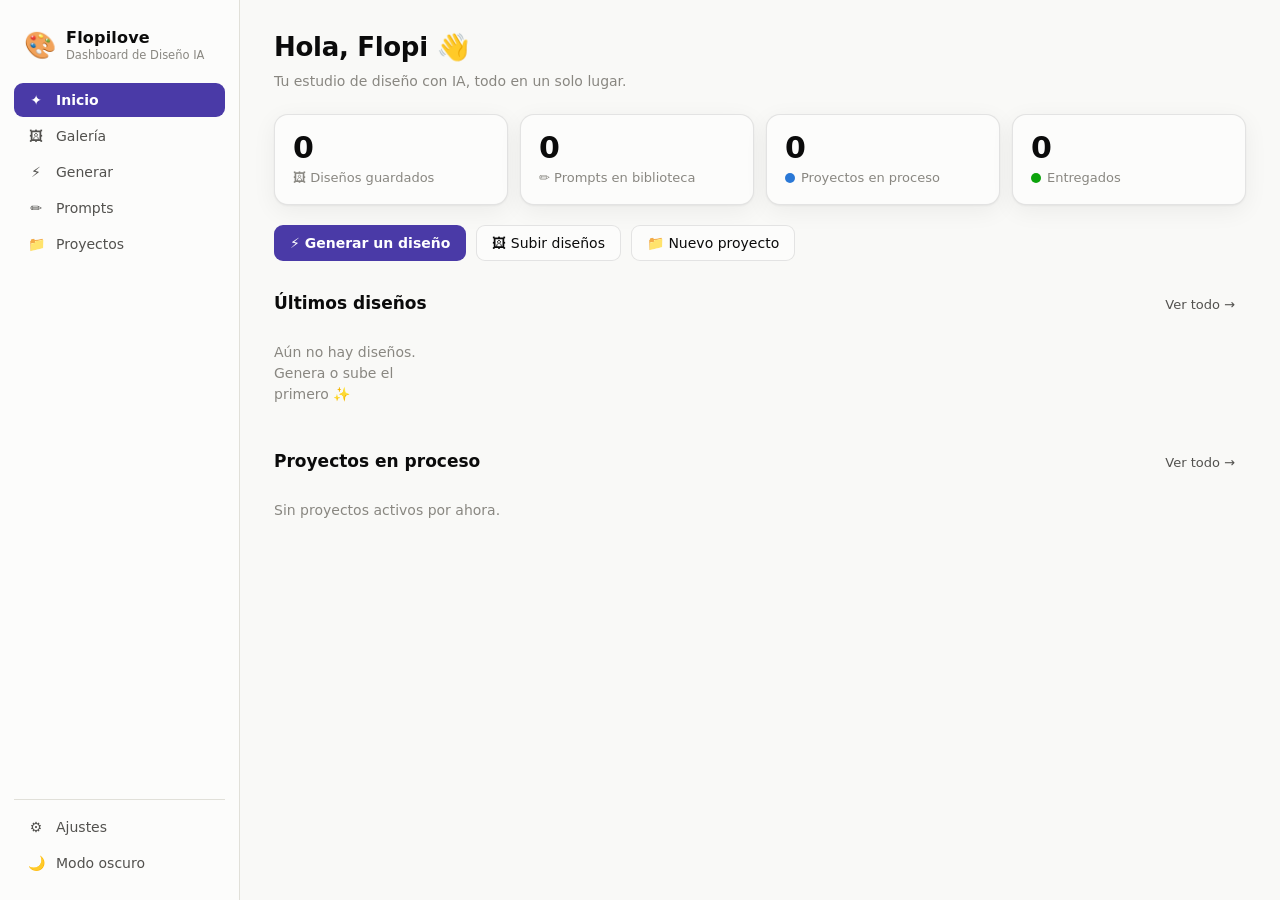
==== index.html @ f15c2dda "Dashboard de diseño IA Flopilove: galería, generador, prompts y proyectos App web estática (sin depe" ====
<!DOCTYPE html>
<html lang="es">
<head>
  <meta charset="UTF-8">
  <meta name="viewport" content="width=device-width, initial-scale=1.0">
  <title>Flopilove · Dashboard de Diseño IA</title>
  <meta name="description" content="Dashboard personal de diseño con IA: galería, generador, prompts y proyectos.">
  <link rel="icon" href="data:image/svg+xml,<svg xmlns='http://www.w3.org/2000/svg' viewBox='0 0 100 100'><text y='.9em' font-size='90'>🎨</text></svg>">
  <link rel="stylesheet" href="styles.css">
</head>
<body>
  <div class="app">

    <!-- ===== Sidebar ===== -->
    <aside class="sidebar">
      <div class="brand">
        <span class="brand-mark">🎨</span>
        <div class="brand-text">
          <strong>Flopilove</strong>
          <span>Dashboard de Diseño IA</span>
        </div>
      </div>

      <nav class="nav">
        <button class="nav-item active" data-view="inicio">
          <span class="nav-icon">✦</span> Inicio
        </button>
        <button class="nav-item" data-view="galeria">
          <span class="nav-icon">🖼</span> Galería
        </button>
        <button class="nav-item" data-view="generar">
          <span class="nav-icon">⚡</span> Generar
        </button>
        <button class="nav-item" data-view="prompts">
          <span class="nav-icon">✏️</span> Prompts
        </button>
        <button class="nav-item" data-view="proyectos">
          <span class="nav-icon">📁</span> Proyectos
        </button>
      </nav>

      <div class="sidebar-footer">
        <button class="nav-item" data-view="ajustes">
          <span class="nav-icon">⚙️</span> Ajustes
        </button>
        <button class="nav-item" id="theme-toggle" title="Cambiar tema">
          <span class="nav-icon" id="theme-icon">🌙</span> <span id="theme-label">Modo oscuro</span>
        </button>
      </div>
    </aside>

    <!-- ===== Main ===== -->
    <main class="main">

      <!-- ===== Inicio ===== -->
      <section class="view active" id="view-inicio">
        <header class="view-header">
          <div>
            <h1>Hola, Flopi <span class="wave">👋</span></h1>
            <p class="subtitle">Tu estudio de diseño con IA, todo en un solo lugar.</p>
          </div>
        </header>

        <div class="stat-row" id="stat-row">
          <!-- stat tiles se renderizan por JS -->
        </div>

        <div class="quick-actions">
          <button class="btn btn-primary" data-goto="generar">⚡ Generar un diseño</button>
          <button class="btn" data-goto="galeria" data-action="upload">🖼 Subir diseños</button>
          <button class="btn" data-goto="proyectos" data-action="new-project">📁 Nuevo proyecto</button>
        </div>

        <div class="home-section">
          <div class="section-title-row">
            <h2>Últimos diseños</h2>
            <button class="btn btn-ghost btn-sm" data-goto="galeria">Ver todo →</button>
          </div>
          <div class="recent-grid" id="recent-grid">
            <p class="empty-hint" id="recent-empty">Aún no hay diseños. Genera o sube el primero ✨</p>
          </div>
        </div>

        <div class="home-section">
          <div class="section-title-row">
            <h2>Proyectos en proceso</h2>
            <button class="btn btn-ghost btn-sm" data-goto="proyectos">Ver todo →</button>
          </div>
          <div class="home-projects" id="home-projects">
            <p class="empty-hint" id="home-projects-empty">Sin proyectos activos por ahora.</p>
          </div>
        </div>
      </section>

      <!-- ===== Galería ===== -->
      <section class="view" id="view-galeria">
        <header class="view-header">
          <div>
            <h1>Galería</h1>
            <p class="subtitle">Todos tus diseños, organizados y a mano.</p>
          </div>
          <div class="header-actions">
            <button class="btn btn-primary" id="btn-upload">＋ Subir diseños</button>
            <input type="file" id="file-input" accept="image/*" multiple hidden>
          </div>
        </header>

        <div class="toolbar">
          <input type="search" id="gallery-search" class="input search" placeholder="Buscar por nombre, etiqueta o prompt…">
          <div class="chip-row" id="gallery-tags"></div>
        </div>

        <div class="dropzone" id="dropzone">
          <div class="gallery-grid" id="gallery-grid"></div>
          <p class="empty-hint big" id="gallery-empty">
            Arrastra imágenes aquí o usa <strong>＋ Subir diseños</strong>.<br>
            También puedes crear nuevas desde <strong>⚡ Generar</strong>.
          </p>
        </div>
      </section>

      <!-- ===== Generar ===== -->
      <section class="view" id="view-generar">
        <header class="view-header">
          <div>
            <h1>Generar</h1>
            <p class="subtitle">Describe tu idea y deja que la IA proponga el diseño.</p>
          </div>
        </header>

        <div class="generate-layout">
          <div class="card generate-form">
            <label class="field-label" for="gen-prompt">Prompt</label>
            <textarea id="gen-prompt" class="input" rows="4"
              placeholder="Ej: logo minimalista para estudio de diseño floral, paleta lavanda y crema, estilo línea fina…"></textarea>

            <label class="field-label">Estilo (opcional)</label>
            <div class="chip-row" id="style-chips">
              <button class="chip" data-style="estilo minimalista, líneas limpias">Minimalista</button>
              <button class="chip" data-style="ilustración flat, colores planos">Flat</button>
              <button class="chip" data-style="acuarela suave, texturas orgánicas">Acuarela</button>
              <button class="chip" data-style="render 3D, iluminación suave de estudio">3D</button>
              <button class="chip" data-style="fotorrealista, alta definición">Foto</button>
              <button class="chip" data-style="diseño de logo vectorial, fondo plano">Logo</button>
              <button class="chip" data-style="collage editorial, tipografía expresiva">Editorial</button>
            </div>

            <div class="field-grid">
              <div>
                <label class="field-label" for="gen-provider">Motor</label>
                <select id="gen-provider" class="input"></select>
              </div>
              <div>
                <label class="field-label" for="gen-size">Formato</label>
                <select id="gen-size" class="input">
                  <option value="square">Cuadrado (1:1)</option>
                  <option value="landscape">Horizontal (16:10)</option>
                  <option value="portrait">Vertical (10:16)</option>
                </select>
              </div>
            </div>

            <p class="provider-note" id="provider-note"></p>

            <div class="form-actions">
              <button class="btn btn-primary btn-lg" id="btn-generate">⚡ Generar diseño</button>
              <button class="btn btn-ghost" id="btn-save-prompt" title="Guardar este prompt en tu biblioteca">💾 Guardar prompt</button>
            </div>
          </div>

          <div class="card generate-result" id="generate-result">
            <div class="result-placeholder" id="result-placeholder">
              <span class="result-emoji">🪄</span>
              <p>Tu diseño aparecerá aquí.</p>
            </div>
            <div class="result-loading" id="result-loading" hidden>
              <div class="spinner"></div>
              <p>Generando… esto puede tardar unos segundos.</p>
            </div>
            <div class="result-content" id="result-content" hidden>
              <img id="result-img" alt="Diseño generado">
              <div class="result-actions">
                <input type="text" id="result-name" class="input" placeholder="Nombre del diseño">
                <input type="text" id="result-tags" class="input" placeholder="Etiquetas separadas por coma">
                <div class="result-buttons">
                  <button class="btn btn-primary" id="btn-save-design">💾 Guardar en galería</button>
                  <button class="btn" id="btn-regenerate">🔄 Otra versión</button>
                </div>
              </div>
            </div>
          </div>
        </div>
      </section>

      <!-- ===== Prompts ===== -->
      <section class="view" id="view-prompts">
        <header class="view-header">
          <div>
            <h1>Prompts</h1>
            <p class="subtitle">Tu biblioteca de prompts favoritos, listos para reutilizar.</p>
          </div>
          <div class="header-actions">
            <button class="btn btn-primary" id="btn-new-prompt">＋ Nuevo prompt</button>
          </div>
        </header>

        <div class="toolbar">
          <input type="search" id="prompt-search" class="input search" placeholder="Buscar prompts…">
        </div>

        <div class="prompt-grid" id="prompt-grid"></div>
        <p class="empty-hint big" id="prompts-empty">
          Guarda aquí tus mejores prompts para no perderlos nunca. ✏️
        </p>
      </section>

      <!-- ===== Proyectos ===== -->
      <section class="view" id="view-proyectos">
        <header class="view-header">
          <div>
            <h1>Proyectos</h1>
            <p class="subtitle">Sigue el estado de cada encargo de diseño.</p>
          </div>
          <div class="header-actions">
            <button class="btn btn-primary" id="btn-new-project">＋ Nuevo proyecto</button>
          </div>
        </header>

        <div class="kanban" id="kanban">
          <div class="kanban-col" data-status="pendiente">
            <div class="kanban-head">
              <span class="status-dot status-pendiente"></span>
              <h3>Pendiente</h3>
              <span class="kanban-count" id="count-pendiente">0</span>
            </div>
            <div class="kanban-cards" id="col-pendiente"></div>
          </div>
          <div class="kanban-col" data-status="proceso">
            <div class="kanban-head">
              <span class="status-dot status-proceso"></span>
              <h3>En proceso</h3>
              <span class="kanban-count" id="count-proceso">0</span>
            </div>
            <div class="kanban-cards" id="col-proceso"></div>
          </div>
          <div class="kanban-col" data-status="entregado">
            <div class="kanban-head">
              <span class="status-dot status-entregado"></span>
              <h3>Entregado</h3>
              <span class="kanban-count" id="count-entregado">0</span>
            </div>
            <div class="kanban-cards" id="col-entregado"></div>
          </div>
        </div>
      </section>

      <!-- ===== Ajustes ===== -->
      <section class="view" id="view-ajustes">
        <header class="view-header">
          <div>
            <h1>Ajustes</h1>
            <p class="subtitle">Claves, integraciones y respaldo de tus datos.</p>
          </div>
        </header>

        <div class="settings-stack">
          <div class="card">
            <h2>Motores de IA</h2>
            <p class="card-desc">
              <strong>Pollinations</strong> funciona gratis y sin clave.
              Para usar <strong>OpenAI</strong> pega tu clave aquí — se guarda solo en este navegador, nunca se sube a ningún lado.
            </p>
            <label class="field-label" for="openai-key">Clave de API de OpenAI (opcional)</label>
            <div class="key-row">
              <input type="password" id="openai-key" class="input" placeholder="sk-…">
              <button class="btn" id="btn-save-key">Guardar</button>
            </div>
          </div>

          <div class="card card-integration">
            <h2>OPEN GENERATIVE AI <span class="badge badge-soon">próximamente</span></h2>
            <p class="card-desc">
              Espacio reservado para integrar tu repositorio de <strong>OPEN GENERATIVE AI</strong> como motor de
              generación propio. Cuando esté conectado, aparecerá como opción en la pestaña <strong>Generar</strong>.
              La integración se define en <code>providers.js</code>.
            </p>
          </div>

          <div class="card">
            <h2>Respaldo de datos</h2>
            <p class="card-desc">
              Tus diseños, prompts y proyectos viven en este navegador. Exporta un respaldo de vez en cuando,
              o para llevarte todo a otro dispositivo.
            </p>
            <div class="form-actions">
              <button class="btn" id="btn-export">⬇️ Exportar todo (.json)</button>
              <button class="btn" id="btn-import">⬆️ Importar respaldo</button>
              <input type="file" id="import-input" accept="application/json" hidden>
            </div>
          </div>

          <div class="card card-danger">
            <h2>Zona de peligro</h2>
            <p class="card-desc">Borra todos los datos del dashboard en este navegador. No hay vuelta atrás.</p>
            <button class="btn btn-danger" id="btn-wipe">🗑 Borrar todos los datos</button>
          </div>
        </div>
      </section>
    </main>
  </div>

  <!-- ===== Lightbox de diseño ===== -->
  <div class="modal-backdrop" id="lightbox" hidden>
    <div class="modal modal-lightbox">
      <button class="modal-close" data-close="lightbox">✕</button>
      <div class="lightbox-body">
        <div class="lightbox-img-wrap">
          <img id="lightbox-img" alt="">
        </div>
        <div class="lightbox-meta">
          <input type="text" id="lightbox-name" class="input input-title" placeholder="Nombre del diseño">
          <input type="text" id="lightbox-tags" class="input" placeholder="Etiquetas separadas por coma">
          <div class="lightbox-prompt-wrap" id="lightbox-prompt-wrap" hidden>
            <label class="field-label">Prompt usado</label>
            <p class="lightbox-prompt" id="lightbox-prompt"></p>
          </div>
          <p class="lightbox-date" id="lightbox-date"></p>
          <div class="lightbox-actions">
            <button class="btn btn-primary" id="btn-lightbox-save">Guardar cambios</button>
            <button class="btn" id="btn-lightbox-download">⬇️ Descargar</button>
            <button class="btn" id="btn-lightbox-fav">☆ Favorito</button>
            <button class="btn btn-danger" id="btn-lightbox-delete">Eliminar</button>
          </div>
        </div>
      </div>
    </div>
  </div>

  <!-- ===== Modal prompt ===== -->
  <div class="modal-backdrop" id="prompt-modal" hidden>
    <div class="modal">
      <button class="modal-close" data-close="prompt-modal">✕</button>
      <h2 id="prompt-modal-title">Nuevo prompt</h2>
      <label class="field-label" for="prompt-title">Título</label>
      <input type="text" id="prompt-title" class="input" placeholder="Ej: Logos florales minimalistas">
      <label class="field-label" for="prompt-text">Prompt</label>
      <textarea id="prompt-text" class="input" rows="5" placeholder="Escribe el prompt completo…"></textarea>
      <label class="field-label" for="prompt-tags">Etiquetas</label>
      <input type="text" id="prompt-tags" class="input" placeholder="logo, floral, minimalista">
      <div class="form-actions">
        <button class="btn btn-primary" id="btn-prompt-save">Guardar</button>
        <button class="btn btn-ghost" data-close="prompt-modal">Cancelar</button>
      </div>
    </div>
  </div>

  <!-- ===== Modal proyecto ===== -->
  <div class="modal-backdrop" id="project-modal" hidden>
    <div class="modal">
      <button class="modal-close" data-close="project-modal">✕</button>
      <h2 id="project-modal-title">Nuevo proyecto</h2>
      <label class="field-label" for="project-name">Nombre</label>
      <input type="text" id="project-name" class="input" placeholder="Ej: Branding cafetería Luna">
      <label class="field-label" for="project-client">Cliente (opcional)</label>
      <input type="text" id="project-client" class="input" placeholder="Ej: Cafetería Luna">
      <div class="field-grid">
        <div>
          <label class="field-label" for="project-status">Estado</label>
          <select id="project-status" class="input">
            <option value="pendiente">Pendiente</option>
            <option value="proceso">En proceso</option>
            <option value="entregado">Entregado</option>
          </select>
        </div>
        <div>
          <label class="field-label" for="project-due">Fecha límite (opcional)</label>
          <input type="date" id="project-due" class="input">
        </div>
      </div>
      <label class="field-label" for="project-notes">Notas</label>
      <textarea id="project-notes" class="input" rows="3" placeholder="Detalles, entregables, links…"></textarea>
      <div class="form-actions">
        <button class="btn btn-primary" id="btn-project-save">Guardar</button>
        <button class="btn btn-danger" id="btn-project-delete" hidden>Eliminar</button>
        <button class="btn btn-ghost" data-close="project-modal">Cancelar</button>
      </div>
    </div>
  </div>

  <div class="toast" id="toast" hidden></div>

  <script src="db.js"></script>
  <script src="providers.js"></script>
  <script src="app.js"></script>
</body>
</html>
---- styles.css ----
/* ============================================================
   Flopilove · Dashboard de Diseño IA
   Tokens de color basados en la paleta validada (dataviz ref).
   ============================================================ */

:root {
  --page: #f9f9f7;
  --surface: #fcfcfb;
  --ink-1: #0b0b0b;
  --ink-2: #52514e;
  --ink-3: #898781;
  --hairline: #e1e0d9;
  --border: rgba(11, 11, 11, 0.10);

  --accent: #4a3aa7;
  --accent-ink: #ffffff;
  --accent-soft: rgba(74, 58, 167, 0.09);

  --blue: #2a78d6;
  --good: #0ca30c;
  --good-text: #006300;
  --warning: #fab219;
  --critical: #d03b3b;

  --shadow: 0 1px 2px rgba(11, 11, 11, 0.05), 0 6px 24px rgba(11, 11, 11, 0.06);
  --radius: 14px;
  --radius-sm: 9px;
}

[data-theme="dark"] {
  --page: #0d0d0d;
  --surface: #1a1a19;
  --ink-1: #ffffff;
  --ink-2: #c3c2b7;
  --ink-3: #898781;
  --hairline: #2c2c2a;
  --border: rgba(255, 255, 255, 0.10);

  --accent: #9085e9;
  --accent-ink: #14103a;
  --accent-soft: rgba(144, 133, 233, 0.14);

  --blue: #3987e5;
  --good: #0ca30c;
  --good-text: #0ca30c;

  --shadow: 0 1px 2px rgba(0, 0, 0, 0.4), 0 6px 24px rgba(0, 0, 0, 0.35);
}

* { box-sizing: border-box; }

html, body {
  margin: 0;
  padding: 0;
}

body {
  font-family: system-ui, -apple-system, "Segoe UI", sans-serif;
  background: var(--page);
  color: var(--ink-1);
  font-size: 15px;
  line-height: 1.5;
}

/* ===== Layout ===== */

.app {
  display: grid;
  grid-template-columns: 240px 1fr;
  min-height: 100vh;
}

.sidebar {
  position: sticky;
  top: 0;
  height: 100vh;
  display: flex;
  flex-direction: column;
  padding: 20px 14px;
  border-right: 1px solid var(--hairline);
  background: var(--surface);
}

.brand {
  display: flex;
  align-items: center;
  gap: 10px;
  padding: 6px 10px 18px;
}

.brand-mark { font-size: 26px; }

.brand-text { display: flex; flex-direction: column; line-height: 1.25; }
.brand-text strong { font-size: 16px; letter-spacing: 0.2px; }
.brand-text span { font-size: 11.5px; color: var(--ink-3); }

.nav { display: flex; flex-direction: column; gap: 2px; }

.nav-item {
  display: flex;
  align-items: center;
  gap: 10px;
  width: 100%;
  padding: 9px 12px;
  border: none;
  border-radius: var(--radius-sm);
  background: transparent;
  color: var(--ink-2);
  font-size: 14px;
  font-family: inherit;
  text-align: left;
  cursor: pointer;
  transition: background 0.12s ease, color 0.12s ease;
}

.nav-item:hover { background: var(--accent-soft); color: var(--ink-1); }
.nav-item.active { background: var(--accent); color: var(--accent-ink); font-weight: 600; }
.nav-icon { width: 20px; text-align: center; }

.sidebar-footer {
  margin-top: auto;
  display: flex;
  flex-direction: column;
  gap: 2px;
  border-top: 1px solid var(--hairline);
  padding-top: 10px;
}

.main {
  padding: 28px 34px 60px;
  max-width: 1200px;
  width: 100%;
}

/* ===== Views ===== */

.view { display: none; }
.view.active { display: block; animation: fadeIn 0.2s ease; }

@keyframes fadeIn {
  from { opacity: 0; transform: translateY(4px); }
  to { opacity: 1; transform: none; }
}

.view-header {
  display: flex;
  align-items: flex-start;
  justify-content: space-between;
  gap: 16px;
  margin-bottom: 22px;
  flex-wrap: wrap;
}

.view-header h1 { margin: 0; font-size: 26px; letter-spacing: -0.3px; }
.subtitle { margin: 4px 0 0; color: var(--ink-3); font-size: 14px; }
.header-actions { display: flex; gap: 8px; align-items: center; }

.wave { display: inline-block; }

/* ===== Botones ===== */

.btn {
  padding: 9px 15px;
  border: 1px solid var(--border);
  border-radius: var(--radius-sm);
  background: var(--surface);
  color: var(--ink-1);
  font-size: 14px;
  font-family: inherit;
  cursor: pointer;
  transition: background 0.12s ease, transform 0.06s ease;
}

.btn:hover { background: var(--accent-soft); }
.btn:active { transform: scale(0.98); }

.btn-primary {
  background: var(--accent);
  border-color: transparent;
  color: var(--accent-ink);
  font-weight: 600;
}
.btn-primary:hover { background: var(--accent); filter: brightness(1.08); }

.btn-ghost { border-color: transparent; background: transparent; color: var(--ink-2); }
.btn-ghost:hover { background: var(--accent-soft); color: var(--ink-1); }

.btn-danger { color: var(--critical); border-color: rgba(208, 59, 59, 0.35); }
.btn-danger:hover { background: rgba(208, 59, 59, 0.08); }

.btn-sm { padding: 5px 10px; font-size: 13px; }
.btn-lg { padding: 12px 20px; font-size: 15px; }

.btn:disabled { opacity: 0.55; cursor: not-allowed; }

/* ===== Inputs ===== */

.input {
  width: 100%;
  padding: 9px 12px;
  border: 1px solid var(--hairline);
  border-radius: var(--radius-sm);
  background: var(--surface);
  color: var(--ink-1);
  font-size: 14px;
  font-family: inherit;
}

.input:focus {
  outline: 2px solid var(--accent);
  outline-offset: -1px;
  border-color: transparent;
}

textarea.input { resize: vertical; }

.input-title { font-size: 17px; font-weight: 600; }

.field-label {
  display: block;
  margin: 14px 0 6px;
  font-size: 12.5px;
  font-weight: 600;
  color: var(--ink-2);
  text-transform: uppercase;
  letter-spacing: 0.4px;
}

.field-grid {
  display: grid;
  grid-template-columns: 1fr 1fr;
  gap: 12px;
}

.search { max-width: 340px; }

/* ===== Stat tiles ===== */

.stat-row {
  display: grid;
  grid-template-columns: repeat(auto-fit, minmax(160px, 1fr));
  gap: 12px;
  margin-bottom: 20px;
}

.stat-tile {
  background: var(--surface);
  border: 1px solid var(--border);
  border-radius: var(--radius);
  padding: 16px 18px;
  box-shadow: var(--shadow);
}

.stat-value { font-size: 30px; font-weight: 700; letter-spacing: -0.5px; line-height: 1.1; }
.stat-label { margin-top: 4px; font-size: 13px; color: var(--ink-3); display: flex; align-items: center; gap: 6px; }

/* ===== Inicio ===== */

.quick-actions { display: flex; gap: 10px; flex-wrap: wrap; margin-bottom: 30px; }

.home-section { margin-bottom: 30px; }

.section-title-row {
  display: flex;
  align-items: center;
  justify-content: space-between;
  margin-bottom: 10px;
}
.section-title-row h2 { margin: 0; font-size: 17px; }

.recent-grid {
  display: grid;
  grid-template-columns: repeat(auto-fill, minmax(140px, 1fr));
  gap: 10px;
}

.recent-grid .thumb {
  aspect-ratio: 1;
  border-radius: var(--radius-sm);
  overflow: hidden;
  border: 1px solid var(--border);
  cursor: pointer;
  background: var(--surface);
}
.recent-grid .thumb img { width: 100%; height: 100%; object-fit: cover; display: block; transition: transform 0.15s ease; }
.recent-grid .thumb:hover img { transform: scale(1.04); }

.home-projects { display: flex; flex-direction: column; gap: 8px; }

.empty-hint { color: var(--ink-3); font-size: 14px; }
.empty-hint.big {
  text-align: center;
  padding: 46px 20px;
  border: 1.5px dashed var(--hairline);
  border-radius: var(--radius);
  line-height: 1.8;
}

/* ===== Toolbar / chips ===== */

.toolbar {
  display: flex;
  gap: 12px;
  align-items: center;
  flex-wrap: wrap;
  margin-bottom: 18px;
}

.chip-row { display: flex; gap: 6px; flex-wrap: wrap; }

.chip {
  padding: 5px 12px;
  border: 1px solid var(--hairline);
  border-radius: 999px;
  background: var(--surface);
  color: var(--ink-2);
  font-size: 13px;
  font-family: inherit;
  cursor: pointer;
  transition: all 0.12s ease;
}

.chip:hover { border-color: var(--accent); color: var(--ink-1); }
.chip.active { background: var(--accent); border-color: var(--accent); color: var(--accent-ink); font-weight: 600; }

/* ===== Galería ===== */

.dropzone { border-radius: var(--radius); transition: outline 0.12s ease; outline: 2px dashed transparent; }
.dropzone.dragover { outline: 2px dashed var(--accent); outline-offset: 6px; }

.gallery-grid {
  display: grid;
  grid-template-columns: repeat(auto-fill, minmax(200px, 1fr));
  gap: 14px;
}

.design-card {
  background: var(--surface);
  border: 1px solid var(--border);
  border-radius: var(--radius);
  overflow: hidden;
  cursor: pointer;
  box-shadow: var(--shadow);
  transition: transform 0.12s ease;
}
.design-card:hover { transform: translateY(-2px); }

.design-card .img-wrap { aspect-ratio: 1; overflow: hidden; background: var(--page); position: relative; }
.design-card img { width: 100%; height: 100%; object-fit: cover; display: block; }

.design-card .fav-badge {
  position: absolute;
  top: 8px;
  right: 8px;
  background: rgba(0, 0, 0, 0.45);
  color: #ffd76a;
  border-radius: 999px;
  padding: 3px 7px;
  font-size: 13px;
}

.design-card .card-body { padding: 10px 12px 12px; }
.design-card .card-name {
  font-weight: 600;
  font-size: 14px;
  white-space: nowrap;
  overflow: hidden;
  text-overflow: ellipsis;
}
.design-card .card-tags { margin-top: 4px; font-size: 12px; color: var(--ink-3); white-space: nowrap; overflow: hidden; text-overflow: ellipsis; }

/* ===== Generar ===== */

.generate-layout {
  display: grid;
  grid-template-columns: minmax(320px, 460px) 1fr;
  gap: 18px;
  align-items: start;
}

.card {
  background: var(--surface);
  border: 1px solid var(--border);
  border-radius: var(--radius);
  padding: 20px 22px;
  box-shadow: var(--shadow);
}

.card h2 { margin: 0 0 6px; font-size: 17px; }
.card-desc { margin: 0 0 12px; color: var(--ink-2); font-size: 13.5px; }

.generate-form .field-label:first-child { margin-top: 0; }

.provider-note { font-size: 12.5px; color: var(--ink-3); margin: 10px 0 0; min-height: 1.2em; }

.form-actions { display: flex; gap: 10px; margin-top: 16px; flex-wrap: wrap; align-items: center; }

.generate-result {
  min-height: 420px;
  display: flex;
  align-items: center;
  justify-content: center;
  padding: 20px;
}

.result-placeholder { text-align: center; color: var(--ink-3); }
.result-emoji { font-size: 42px; display: block; margin-bottom: 8px; }

.result-loading { text-align: center; color: var(--ink-2); }

.spinner {
  width: 34px;
  height: 34px;
  margin: 0 auto 12px;
  border: 3px solid var(--hairline);
  border-top-color: var(--accent);
  border-radius: 50%;
  animation: spin 0.8s linear infinite;
}
@keyframes spin { to { transform: rotate(360deg); } }

.result-content { width: 100%; }
.result-content img {
  width: 100%;
  max-height: 480px;
  object-fit: contain;
  border-radius: var(--radius-sm);
  border: 1px solid var(--border);
  background: var(--page);
}
.result-actions { margin-top: 12px; display: flex; flex-direction: column; gap: 8px; }
.result-buttons { display: flex; gap: 8px; flex-wrap: wrap; }

/* ===== Prompts ===== */

.prompt-grid {
  display: grid;
  grid-template-columns: repeat(auto-fill, minmax(260px, 1fr));
  gap: 14px;
}

.prompt-card {
  background: var(--surface);
  border: 1px solid var(--border);
  border-radius: var(--radius);
  padding: 16px 18px;
  box-shadow: var(--shadow);
  display: flex;
  flex-direction: column;
  gap: 8px;
}

.prompt-card h3 { margin: 0; font-size: 15px; }
.prompt-card .prompt-text {
  margin: 0;
  color: var(--ink-2);
  font-size: 13.5px;
  display: -webkit-box;
  -webkit-line-clamp: 4;
  -webkit-box-orient: vertical;
  overflow: hidden;
}
.prompt-card .card-tags { font-size: 12px; color: var(--ink-3); }
.prompt-card .prompt-actions { display: flex; gap: 6px; flex-wrap: wrap; margin-top: auto; }

/* ===== Proyectos (kanban) ===== */

.kanban {
  display: grid;
  grid-template-columns: repeat(3, 1fr);
  gap: 14px;
  align-items: start;
}

.kanban-col {
  background: var(--surface);
  border: 1px solid var(--border);
  border-radius: var(--radius);
  padding: 14px;
  box-shadow: var(--shadow);
}

.kanban-head {
  display: flex;
  align-items: center;
  gap: 8px;
  padding-bottom: 10px;
  border-bottom: 1px solid var(--hairline);
  margin-bottom: 10px;
}
.kanban-head h3 { margin: 0; font-size: 14.5px; flex: 1; }

.kanban-count {
  font-size: 12.5px;
  color: var(--ink-3);
  background: var(--page);
  border: 1px solid var(--hairline);
  border-radius: 999px;
  padding: 1px 9px;
}

.status-dot {
  width: 10px;
  height: 10px;
  border-radius: 50%;
  display: inline-block;
  flex-shrink: 0;
}
.status-pendiente { background: var(--warning); }
.status-proceso { background: var(--blue); }
.status-entregado { background: var(--good); }

.kanban-cards { display: flex; flex-direction: column; gap: 8px; min-height: 30px; }

.project-card {
  border: 1px solid var(--hairline);
  border-radius: var(--radius-sm);
  padding: 11px 13px;
  cursor: pointer;
  background: var(--page);
  transition: border-color 0.12s ease;
}
.project-card:hover { border-color: var(--accent); }

.project-card .project-name { font-weight: 600; font-size: 14px; }
.project-card .project-client { font-size: 12.5px; color: var(--ink-3); margin-top: 1px; }
.project-card .project-due { font-size: 12px; margin-top: 6px; color: var(--ink-2); display: inline-flex; align-items: center; gap: 5px; }
.project-card .project-due.overdue { color: var(--critical); font-weight: 600; }

.project-card .project-move {
  display: flex;
  gap: 6px;
  margin-top: 8px;
}
.project-move button {
  border: 1px solid var(--hairline);
  background: var(--surface);
  border-radius: 6px;
  font-size: 12px;
  padding: 3px 9px;
  cursor: pointer;
  color: var(--ink-2);
  font-family: inherit;
}
.project-move button:hover { border-color: var(--accent); color: var(--ink-1); }

/* ===== Ajustes ===== */

.settings-stack { display: flex; flex-direction: column; gap: 14px; max-width: 640px; }

.key-row { display: flex; gap: 8px; }
.key-row .input { flex: 1; }

.badge {
  font-size: 11px;
  font-weight: 600;
  border-radius: 999px;
  padding: 2px 9px;
  vertical-align: middle;
  letter-spacing: 0.3px;
}
.badge-soon { background: var(--accent-soft); color: var(--accent); border: 1px solid var(--accent); }

.card-integration { border-style: dashed; }

.card-danger { border-color: rgba(208, 59, 59, 0.35); }

code {
  background: var(--accent-soft);
  border-radius: 5px;
  padding: 1px 6px;
  font-size: 0.9em;
}

/* ===== Modales ===== */

.modal-backdrop {
  position: fixed;
  inset: 0;
  background: rgba(11, 11, 11, 0.5);
  display: flex;
  align-items: center;
  justify-content: center;
  padding: 20px;
  z-index: 50;
  backdrop-filter: blur(3px);
}
.modal-backdrop[hidden] { display: none; }

.modal {
  position: relative;
  background: var(--surface);
  border: 1px solid var(--border);
  border-radius: var(--radius);
  box-shadow: var(--shadow);
  padding: 24px 26px;
  width: 100%;
  max-width: 480px;
  max-height: 90vh;
  overflow-y: auto;
}

.modal h2 { margin: 0 0 4px; font-size: 19px; }

.modal-close {
  position: absolute;
  top: 12px;
  right: 12px;
  border: none;
  background: transparent;
  color: var(--ink-3);
  font-size: 16px;
  cursor: pointer;
  padding: 6px;
  border-radius: 6px;
}
.modal-close:hover { background: var(--accent-soft); color: var(--ink-1); }

.modal-lightbox { max-width: 900px; padding: 18px; }

.lightbox-body {
  display: grid;
  grid-template-columns: 1.4fr 1fr;
  gap: 18px;
}

.lightbox-img-wrap {
  border-radius: var(--radius-sm);
  overflow: hidden;
  background: var(--page);
  border: 1px solid var(--border);
  display: flex;
  align-items: center;
  justify-content: center;
}
.lightbox-img-wrap img { width: 100%; max-height: 70vh; object-fit: contain; display: block; }

.lightbox-meta { display: flex; flex-direction: column; gap: 10px; padding-top: 8px; }
.lightbox-prompt {
  margin: 0;
  font-size: 13px;
  color: var(--ink-2);
  background: var(--page);
  border: 1px solid var(--hairline);
  border-radius: var(--radius-sm);
  padding: 10px 12px;
  max-height: 140px;
  overflow-y: auto;
}
.lightbox-date { font-size: 12.5px; color: var(--ink-3); margin: 0; }
.lightbox-actions { display: flex; flex-wrap: wrap; gap: 8px; margin-top: auto; }

/* ===== Toast ===== */

.toast {
  position: fixed;
  bottom: 24px;
  left: 50%;
  transform: translateX(-50%);
  background: var(--ink-1);
  color: var(--page);
  padding: 11px 20px;
  border-radius: 999px;
  font-size: 14px;
  box-shadow: var(--shadow);
  z-index: 100;
  animation: toastIn 0.2s ease;
}
@keyframes toastIn {
  from { opacity: 0; transform: translate(-50%, 8px); }
  to { opacity: 1; transform: translate(-50%, 0); }
}

/* ===== Responsive ===== */

@media (max-width: 900px) {
  .app { grid-template-columns: 1fr; }

  .sidebar {
    position: sticky;
    top: 0;
    height: auto;
    flex-direction: row;
    align-items: center;
    gap: 6px;
    padding: 10px 12px;
    border-right: none;
    border-bottom: 1px solid var(--hairline);
    overflow-x: auto;
    z-index: 40;
  }

  .brand { padding: 0 8px 0 0; flex-shrink: 0; }
  .brand-text span { display: none; }

  .nav { flex-direction: row; }
  .nav-item { padding: 8px 10px; white-space: nowrap; }
  .nav-item .nav-icon { width: auto; }

  .sidebar-footer { margin-top: 0; flex-direction: row; border-top: none; padding-top: 0; }
  #theme-label { display: none; }

  .main { padding: 20px 16px 50px; }

  .generate-layout { grid-template-columns: 1fr; }
  .kanban { grid-template-columns: 1fr; }
  .lightbox-body { grid-template-columns: 1fr; }
  .field-grid { grid-template-columns: 1fr; }
}
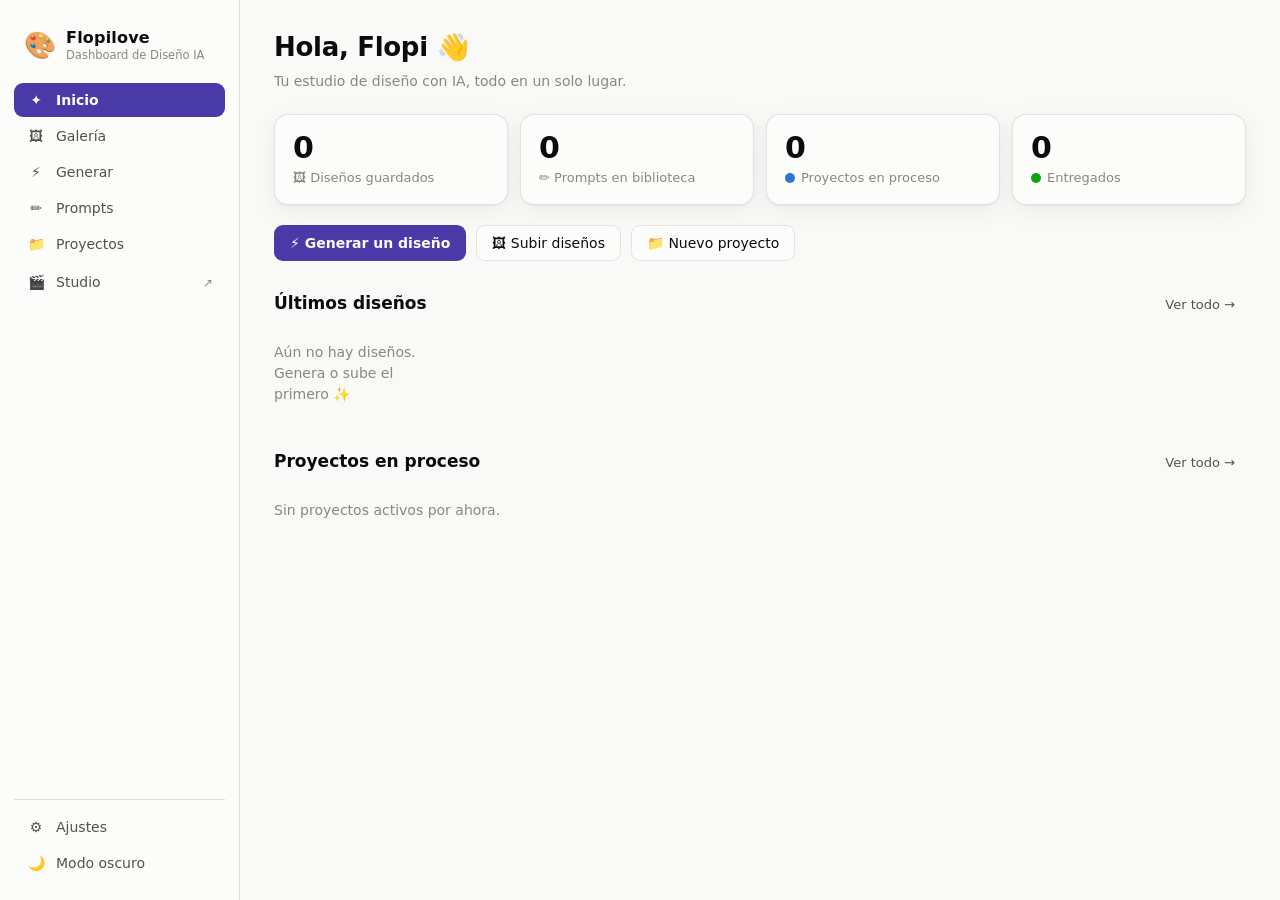
==== commit 8ef36e3d: "Instalar OpenGen Studio dentro del sitio (studio/) con clave compartida Copia la app del repo Open-G" ====
--- a/index.html
+++ b/index.html
@@ -37,6 +37,9 @@
         <button class="nav-item" data-view="proyectos">
           <span class="nav-icon">📁</span> Proyectos
         </button>
+        <a class="nav-item" href="studio/" target="_blank" rel="noopener" title="OpenGen Studio: video, audio y edición">
+          <span class="nav-icon">🎬</span> Studio <span class="nav-ext">↗</span>
+        </a>
       </nav>
 
       <div class="sidebar-footer">
@@ -160,6 +163,11 @@
               </div>
             </div>
 
+            <div id="ogai-model-field" hidden>
+              <label class="field-label" for="gen-ogai-model">Modelo de OpenGen</label>
+              <select id="gen-ogai-model" class="input"></select>
+            </div>
+
             <p class="provider-note" id="provider-note"></p>
 
             <div class="form-actions">
@@ -277,13 +285,22 @@
             </div>
           </div>
 
-          <div class="card card-integration">
-            <h2>OPEN GENERATIVE AI <span class="badge badge-soon">próximamente</span></h2>
+          <div class="card">
+            <h2>OPEN GENERATIVE AI <span class="badge badge-on">conectado</span></h2>
             <p class="card-desc">
-              Espacio reservado para integrar tu repositorio de <strong>OPEN GENERATIVE AI</strong> como motor de
-              generación propio. Cuando esté conectado, aparecerá como opción en la pestaña <strong>Generar</strong>.
-              La integración se define en <code>providers.js</code>.
+              Tu <strong>OpenGen Studio</strong> (repo <code>Open-Generative-AI</code>) está integrado como motor
+              de imágenes en la pestaña <strong>Generar</strong>, con modelos como Flux, Midjourney v7, Imagen 4 y
+              GPT-4o Image. Usa la misma clave de
+              <a href="https://muapi.ai" target="_blank" rel="noopener">muapi.ai</a> que en el Studio
+              — se guarda solo en este navegador y se comparte con el Studio. Para video, audio y
+              edición de imágenes, abre el <a href="studio/" target="_blank" rel="noopener">Studio completo 🎬</a>,
+              instalado en este mismo sitio.
             </p>
+            <label class="field-label" for="muapi-key">Clave de muapi.ai</label>
+            <div class="key-row">
+              <input type="password" id="muapi-key" class="input" placeholder="Tu clave de muapi.ai">
+              <button class="btn" id="btn-save-muapi-key">Guardar</button>
+            </div>
           </div>
 
           <div class="card">
--- a/styles.css
+++ b/styles.css
@@ -116,6 +116,8 @@
 .nav-item:hover { background: var(--accent-soft); color: var(--ink-1); }
 .nav-item.active { background: var(--accent); color: var(--accent-ink); font-weight: 600; }
 .nav-icon { width: 20px; text-align: center; }
+a.nav-item { text-decoration: none; }
+.nav-ext { margin-left: auto; color: var(--ink-3); font-size: 12px; }
 
 .sidebar-footer {
   margin-top: auto;
@@ -560,8 +562,7 @@
   letter-spacing: 0.3px;
 }
 .badge-soon { background: var(--accent-soft); color: var(--accent); border: 1px solid var(--accent); }
-
-.card-integration { border-style: dashed; }
+.badge-on { background: rgba(12, 163, 12, 0.1); color: var(--good-text); border: 1px solid var(--good); }
 
 .card-danger { border-color: rgba(208, 59, 59, 0.35); }
 
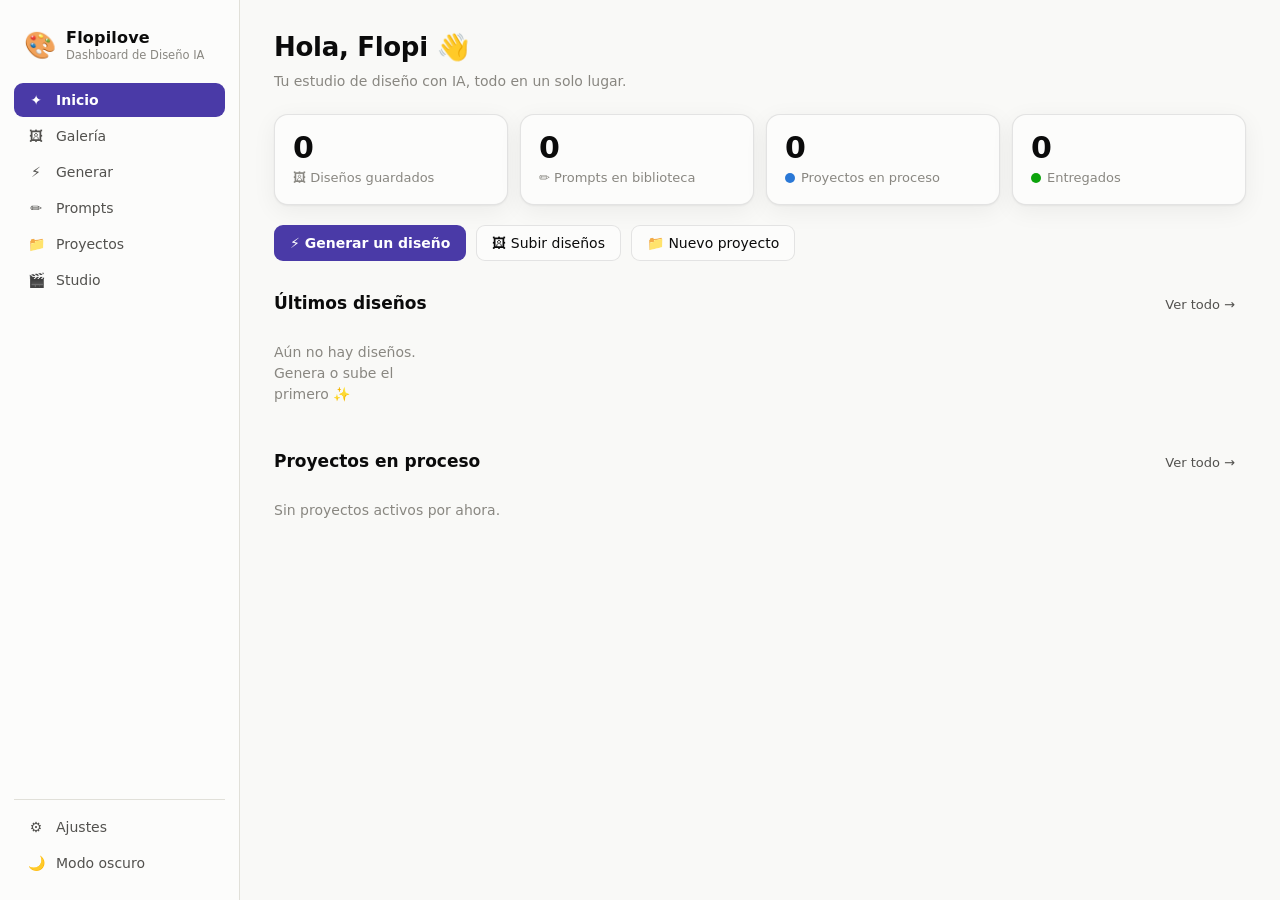
==== commit 340d94ec: "Embeber OpenGen Studio como sección del dashboard Nueva vista 🎬 Studio con el Studio embebido en ifr" ====
--- a/index.html
+++ b/index.html
@@ -37,9 +37,9 @@
         <button class="nav-item" data-view="proyectos">
           <span class="nav-icon">📁</span> Proyectos
         </button>
-        <a class="nav-item" href="studio/" target="_blank" rel="noopener" title="OpenGen Studio: video, audio y edición">
-          <span class="nav-icon">🎬</span> Studio <span class="nav-ext">↗</span>
-        </a>
+        <button class="nav-item" data-view="studio" title="OpenGen Studio: video, audio y edición">
+          <span class="nav-icon">🎬</span> Studio
+        </button>
       </nav>
 
       <div class="sidebar-footer">
@@ -260,6 +260,21 @@
             <div class="kanban-cards" id="col-entregado"></div>
           </div>
         </div>
+      </section>
+
+      <!-- ===== Studio (OpenGen embebido) ===== -->
+      <section class="view view-studio" id="view-studio">
+        <header class="view-header">
+          <div>
+            <h1>OpenGen Studio</h1>
+            <p class="subtitle">Tu OPEN GENERATIVE AI: imagen, video, audio, edición y upscale.</p>
+          </div>
+          <div class="header-actions">
+            <a class="btn btn-sm" href="studio/" target="_blank" rel="noopener">Pantalla completa ↗</a>
+          </div>
+        </header>
+        <iframe id="studio-frame" class="studio-frame" data-src="studio/" title="OpenGen Studio"
+          allow="clipboard-write"></iframe>
       </section>
 
       <!-- ===== Ajustes ===== -->
--- a/styles.css
+++ b/styles.css
@@ -119,6 +119,25 @@
 a.nav-item { text-decoration: none; }
 .nav-ext { margin-left: auto; color: var(--ink-3); font-size: 12px; }
 
+/* ===== Studio embebido ===== */
+
+.view-studio .view-header { margin-bottom: 14px; }
+
+.studio-frame {
+  width: 100%;
+  height: calc(100vh - 150px);
+  min-height: 560px;
+  border: 1px solid var(--border);
+  border-radius: var(--radius);
+  background: #0a0a12;
+  display: block;
+  box-shadow: var(--shadow);
+}
+
+@media (max-width: 900px) {
+  .studio-frame { height: calc(100vh - 200px); min-height: 480px; }
+}
+
 .sidebar-footer {
   margin-top: auto;
   display: flex;
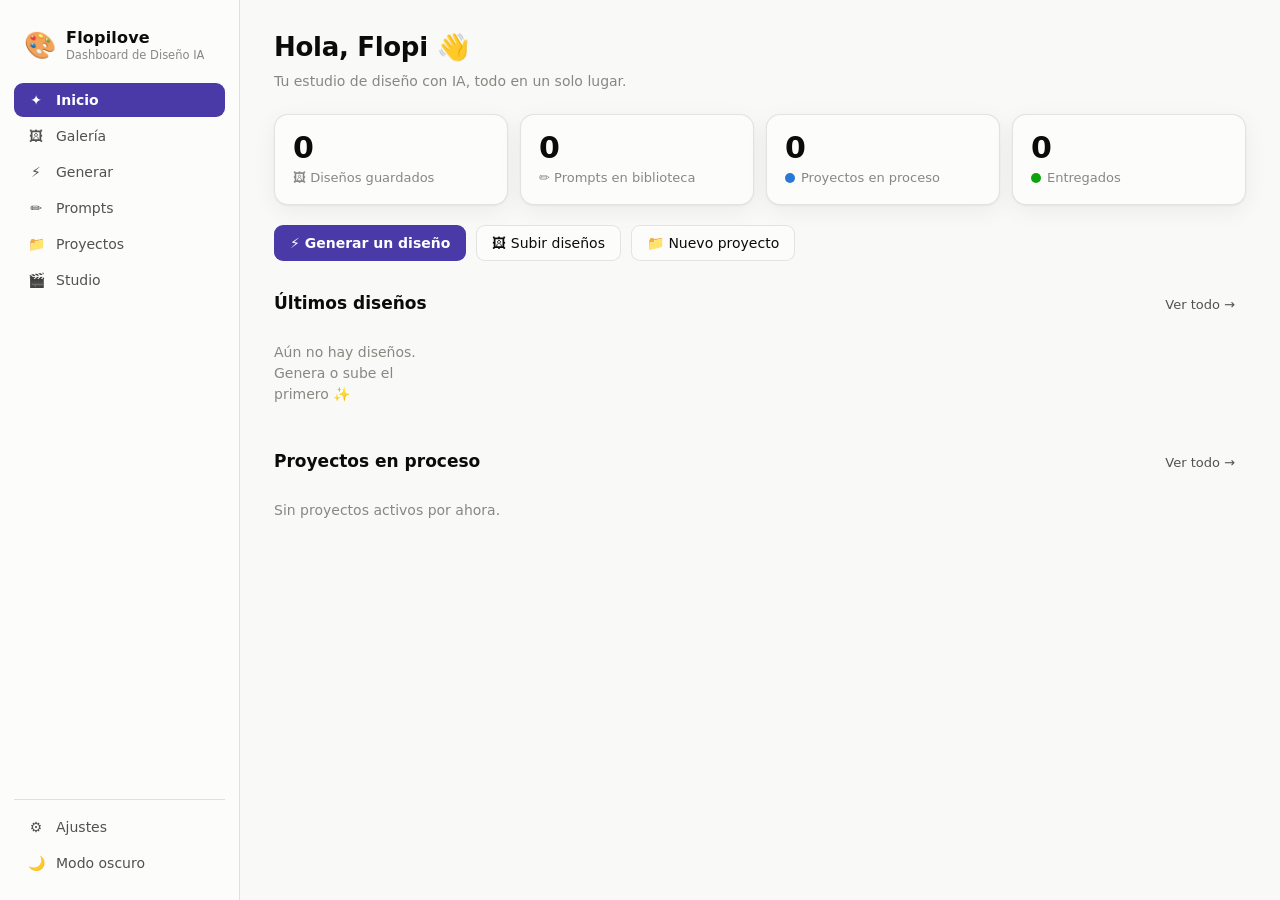
==== commit 56fbd4d0: "Sincronización opcional de proyectos y prompts con Airtable Nueva tarjeta en Ajustes para conectar u" ====
--- a/index.html
+++ b/index.html
@@ -6,6 +6,9 @@
   <title>Flopilove · Dashboard de Diseño IA</title>
   <meta name="description" content="Dashboard personal de diseño con IA: galería, generador, prompts y proyectos.">
   <link rel="icon" href="data:image/svg+xml,<svg xmlns='http://www.w3.org/2000/svg' viewBox='0 0 100 100'><text y='.9em' font-size='90'>🎨</text></svg>">
+  <link rel="manifest" href="manifest.webmanifest">
+  <meta name="theme-color" content="#4a3aa7">
+  <link rel="apple-touch-icon" href="icon-192.png">
   <link rel="stylesheet" href="styles.css">
 </head>
 <body>
@@ -74,6 +77,14 @@
           <button class="btn" data-goto="proyectos" data-action="new-project">📁 Nuevo proyecto</button>
         </div>
 
+        <div class="home-section" id="deadlines-section" hidden>
+          <div class="section-title-row">
+            <h2>Próximas entregas</h2>
+            <button class="btn btn-ghost btn-sm" data-goto="proyectos">Ver todo →</button>
+          </div>
+          <div class="deadline-list" id="deadline-list"></div>
+        </div>
+
         <div class="home-section">
           <div class="section-title-row">
             <h2>Últimos diseños</h2>
@@ -103,6 +114,8 @@
             <p class="subtitle">Todos tus diseños, organizados y a mano.</p>
           </div>
           <div class="header-actions">
+            <button class="btn" id="btn-present" title="Selecciona diseños y expórtalos como página de presentación para tu cliente">🎁 Presentación</button>
+            <button class="btn btn-primary" id="btn-present-export" hidden>Exportar (0)</button>
             <button class="btn btn-primary" id="btn-upload">＋ Subir diseños</button>
             <input type="file" id="file-input" accept="image/*" multiple hidden>
           </div>
@@ -119,6 +132,7 @@
             Arrastra imágenes aquí o usa <strong>＋ Subir diseños</strong>.<br>
             También puedes crear nuevas desde <strong>⚡ Generar</strong>.
           </p>
+          <p class="empty-hint big" id="gallery-noresults" hidden>Sin resultados para tu búsqueda 🔍</p>
         </div>
       </section>
 
@@ -168,6 +182,11 @@
               <select id="gen-ogai-model" class="input"></select>
             </div>
 
+            <div id="brand-field" hidden>
+              <label class="field-label" for="gen-brand">Kit de marca del cliente (opcional)</label>
+              <select id="gen-brand" class="input"></select>
+            </div>
+
             <p class="provider-note" id="provider-note"></p>
 
             <div class="form-actions">
@@ -190,6 +209,7 @@
               <div class="result-actions">
                 <input type="text" id="result-name" class="input" placeholder="Nombre del diseño">
                 <input type="text" id="result-tags" class="input" placeholder="Etiquetas separadas por coma">
+                <select id="result-project" class="input" title="Vincular a un proyecto"></select>
                 <div class="result-buttons">
                   <button class="btn btn-primary" id="btn-save-design">💾 Guardar en galería</button>
                   <button class="btn" id="btn-regenerate">🔄 Otra versión</button>
@@ -220,6 +240,7 @@
         <p class="empty-hint big" id="prompts-empty">
           Guarda aquí tus mejores prompts para no perderlos nunca. ✏️
         </p>
+        <p class="empty-hint big" id="prompts-noresults" hidden>Sin resultados para tu búsqueda 🔍</p>
       </section>
 
       <!-- ===== Proyectos ===== -->
@@ -230,6 +251,7 @@
             <p class="subtitle">Sigue el estado de cada encargo de diseño.</p>
           </div>
           <div class="header-actions">
+            <button class="btn" id="btn-ics" title="Descarga tus fechas límite para Google Calendar o Apple Calendar">📅 Calendario</button>
             <button class="btn btn-primary" id="btn-new-project">＋ Nuevo proyecto</button>
           </div>
         </header>
@@ -319,6 +341,45 @@
           </div>
 
           <div class="card">
+            <h2>Proxy propio <span class="badge badge-soft">privacidad</span></h2>
+            <p class="card-desc">
+              Las llamadas a muapi.ai pasan por un proxy público que puede ver tu clave. Para privacidad
+              total, despliega tu propio proxy gratuito siguiendo las instrucciones de <code>proxy/worker.js</code>
+              (2 minutos, sin costo) y pega aquí su URL. Déjalo vacío para usar el proxy público.
+            </p>
+            <div class="key-row">
+              <input type="url" id="proxy-url" class="input" placeholder="https://tu-proxy.workers.dev/?url=">
+              <button class="btn" id="btn-save-proxy">Guardar</button>
+            </div>
+          </div>
+
+          <div class="card">
+            <h2>Airtable <span class="badge badge-soft">sincronización</span></h2>
+            <p class="card-desc">
+              Sincroniza tus <strong>proyectos</strong> (y tus prompts, si creas esa tabla) con tu base de
+              Airtable, para verlos y editarlos fuera de este navegador. Crea un token en
+              <a href="https://airtable.com/create/tokens" target="_blank" rel="noopener">airtable.com/create/tokens</a>
+              con los permisos <code>data.records:read</code> y <code>data.records:write</code> sobre tu base,
+              y pégalo aquí — se guarda solo en este navegador. <strong>Enviar</strong> sube lo local a Airtable;
+              <strong>Traer</strong> baja lo de Airtable hacia acá (lo borrado no se sincroniza).
+            </p>
+            <label class="field-label" for="airtable-token">Token personal (pat…)</label>
+            <div class="key-row">
+              <input type="password" id="airtable-token" class="input" placeholder="pat…">
+            </div>
+            <label class="field-label" for="airtable-base">ID de la base (app…)</label>
+            <div class="key-row">
+              <input type="text" id="airtable-base" class="input" placeholder="app…">
+              <button class="btn" id="btn-save-airtable">Guardar</button>
+            </div>
+            <div class="form-actions">
+              <button class="btn" id="btn-airtable-push">⬆️ Enviar a Airtable</button>
+              <button class="btn" id="btn-airtable-pull">⬇️ Traer de Airtable</button>
+            </div>
+            <p class="provider-note" id="airtable-status"></p>
+          </div>
+
+          <div class="card">
             <h2>Respaldo de datos</h2>
             <p class="card-desc">
               Tus diseños, prompts y proyectos viven en este navegador. Exporta un respaldo de vez en cuando,
@@ -352,6 +413,7 @@
         <div class="lightbox-meta">
           <input type="text" id="lightbox-name" class="input input-title" placeholder="Nombre del diseño">
           <input type="text" id="lightbox-tags" class="input" placeholder="Etiquetas separadas por coma">
+          <select id="lightbox-project" class="input" title="Vincular a un proyecto"></select>
           <div class="lightbox-prompt-wrap" id="lightbox-prompt-wrap" hidden>
             <label class="field-label">Prompt usado</label>
             <p class="lightbox-prompt" id="lightbox-prompt"></p>
@@ -409,8 +471,31 @@
           <input type="date" id="project-due" class="input">
         </div>
       </div>
+      <div class="field-grid">
+        <div>
+          <label class="field-label" for="project-price">Precio (opcional)</label>
+          <input type="text" id="project-price" class="input" placeholder="Ej: $250.000">
+        </div>
+        <div>
+          <label class="field-label" for="project-payment">Estado de pago</label>
+          <select id="project-payment" class="input">
+            <option value="">—</option>
+            <option value="pendiente">Pendiente</option>
+            <option value="parcial">Parcial</option>
+            <option value="pagado">Pagado</option>
+          </select>
+        </div>
+      </div>
+      <label class="field-label" for="project-palette">Paleta del cliente (opcional)</label>
+      <input type="text" id="project-palette" class="input" placeholder="#a78bfa, #fcecd9, #1a1a19">
+      <label class="field-label" for="project-fonts">Tipografías del cliente (opcional)</label>
+      <input type="text" id="project-fonts" class="input" placeholder="Ej: Syne, DM Sans">
       <label class="field-label" for="project-notes">Notas</label>
       <textarea id="project-notes" class="input" rows="3" placeholder="Detalles, entregables, links…"></textarea>
+      <div id="project-designs-wrap" hidden>
+        <label class="field-label">Diseños vinculados</label>
+        <div class="project-designs" id="project-designs"></div>
+      </div>
       <div class="form-actions">
         <button class="btn btn-primary" id="btn-project-save">Guardar</button>
         <button class="btn btn-danger" id="btn-project-delete" hidden>Eliminar</button>
@@ -424,5 +509,6 @@
   <script src="db.js"></script>
   <script src="providers.js"></script>
   <script src="app.js"></script>
+  <script src="airtable.js"></script>
 </body>
 </html>
--- a/styles.css
+++ b/styles.css
@@ -580,8 +580,8 @@
   vertical-align: middle;
   letter-spacing: 0.3px;
 }
-.badge-soon { background: var(--accent-soft); color: var(--accent); border: 1px solid var(--accent); }
 .badge-on { background: rgba(12, 163, 12, 0.1); color: var(--good-text); border: 1px solid var(--good); }
+.badge-soft { background: var(--accent-soft); color: var(--accent); border: 1px solid var(--accent); }
 
 .card-danger { border-color: rgba(208, 59, 59, 0.35); }
 
@@ -691,6 +691,85 @@
   to { opacity: 1; transform: translate(-50%, 0); }
 }
 
+/* ===== Accesibilidad ===== */
+
+:focus-visible {
+  outline: 2px solid var(--accent);
+  outline-offset: 2px;
+}
+
+/* ===== Próximas entregas (Inicio) ===== */
+
+.deadline-list { display: flex; flex-direction: column; gap: 8px; }
+
+.deadline-item {
+  display: flex;
+  align-items: center;
+  gap: 10px;
+  background: var(--surface);
+  border: 1px solid var(--border);
+  border-radius: var(--radius-sm);
+  padding: 10px 14px;
+  cursor: pointer;
+  transition: border-color 0.12s ease;
+}
+.deadline-item:hover { border-color: var(--accent); }
+.deadline-name { font-weight: 600; font-size: 14px; }
+.deadline-client { color: var(--ink-3); font-size: 12.5px; }
+.deadline-days { margin-left: auto; font-size: 12.5px; color: var(--ink-2); white-space: nowrap; }
+.deadline-days.overdue { color: var(--critical); font-weight: 600; }
+
+/* ===== Modo presentación (selección en galería) ===== */
+
+.design-card .select-badge {
+  position: absolute;
+  top: 8px;
+  left: 8px;
+  width: 22px;
+  height: 22px;
+  border-radius: 50%;
+  border: 2px solid #fff;
+  background: rgba(0, 0, 0, 0.4);
+  color: #fff;
+  display: flex;
+  align-items: center;
+  justify-content: center;
+  font-size: 12px;
+}
+.design-card.selected { outline: 3px solid var(--accent); outline-offset: -3px; }
+.design-card.selected .select-badge { background: var(--accent); }
+
+/* ===== Proyectos: pago, paleta y diseños vinculados ===== */
+
+.pay-chip {
+  display: inline-flex;
+  align-items: center;
+  gap: 4px;
+  font-size: 11.5px;
+  border: 1px solid var(--hairline);
+  border-radius: 999px;
+  padding: 1px 9px;
+  color: var(--ink-2);
+  margin-top: 6px;
+  margin-right: 6px;
+}
+.pay-chip.pay-pagado { border-color: var(--good); color: var(--good-text); }
+.pay-chip.pay-pendiente { border-color: var(--warning); }
+
+.swatch-row { display: flex; gap: 4px; margin-top: 7px; }
+.swatch { width: 13px; height: 13px; border-radius: 50%; border: 1px solid var(--border); }
+
+.design-count { font-size: 11.5px; color: var(--ink-3); margin-top: 6px; display: inline-block; }
+
+.project-designs { display: flex; gap: 6px; flex-wrap: wrap; margin-bottom: 6px; }
+.project-designs img {
+  width: 52px;
+  height: 52px;
+  object-fit: cover;
+  border-radius: 8px;
+  border: 1px solid var(--border);
+}
+
 /* ===== Responsive ===== */
 
 @media (max-width: 900px) {
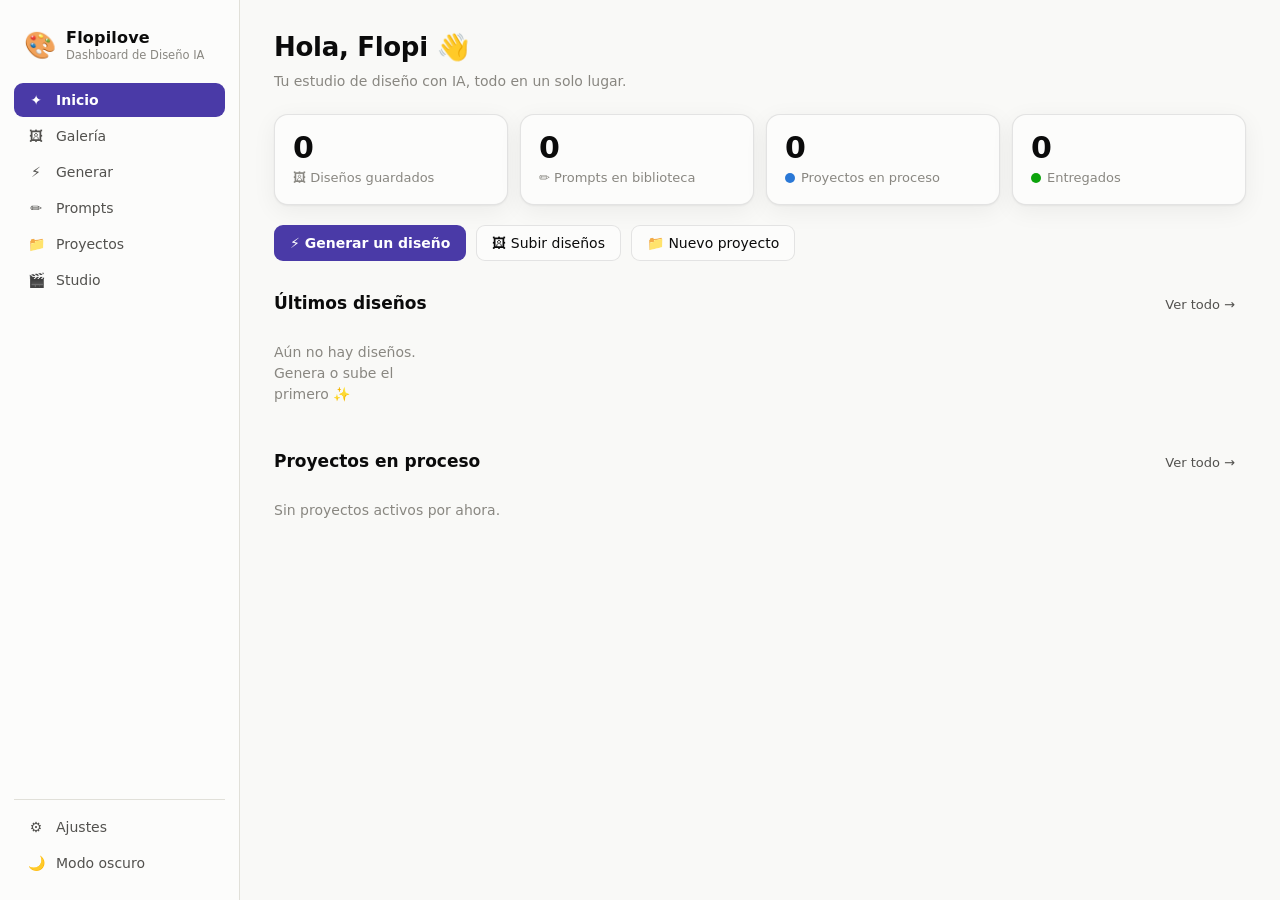
==== commit 5c26faf8: "Sincronización opcional con Airtable Nuevo airtable.js: en la primera sincronización crea las tablas" ====
--- a/index.html
+++ b/index.html
@@ -354,29 +354,28 @@
           </div>
 
           <div class="card">
-            <h2>Airtable <span class="badge badge-soft">sincronización</span></h2>
+            <h2>Airtable <span class="badge badge-soft">nube</span></h2>
             <p class="card-desc">
-              Sincroniza tus <strong>proyectos</strong> (y tus prompts, si creas esa tabla) con tu base de
-              Airtable, para verlos y editarlos fuera de este navegador. Crea un token en
+              Sincroniza tus proyectos, prompts y diseños con una base de Airtable <strong>tuya</strong>:
+              respaldo en la nube y acceso desde cualquier dispositivo.
+              Crea una base vacía en tu cuenta, genera un token en
               <a href="https://airtable.com/create/tokens" target="_blank" rel="noopener">airtable.com/create/tokens</a>
-              con los permisos <code>data.records:read</code> y <code>data.records:write</code> sobre tu base,
-              y pégalo aquí — se guarda solo en este navegador. <strong>Enviar</strong> sube lo local a Airtable;
-              <strong>Traer</strong> baja lo de Airtable hacia acá (lo borrado no se sincroniza).
+              con permisos <code>data.records:read</code>, <code>data.records:write</code>,
+              <code>schema.bases:read</code> y <code>schema.bases:write</code> (solo para esa base),
+              y pega ambos aquí. La primera sincronización crea las tablas automáticamente.
             </p>
-            <label class="field-label" for="airtable-token">Token personal (pat…)</label>
+            <label class="field-label" for="at-token">Token personal (pat…)</label>
+            <input type="password" id="at-token" class="input" placeholder="pat…">
+            <label class="field-label" for="at-base">ID de la base (app…)</label>
             <div class="key-row">
-              <input type="password" id="airtable-token" class="input" placeholder="pat…">
-            </div>
-            <label class="field-label" for="airtable-base">ID de la base (app…)</label>
-            <div class="key-row">
-              <input type="text" id="airtable-base" class="input" placeholder="app…">
-              <button class="btn" id="btn-save-airtable">Guardar</button>
+              <input type="text" id="at-base" class="input" placeholder="app… (está en la URL de tu base)">
+              <button class="btn" id="btn-at-save">Guardar</button>
             </div>
             <div class="form-actions">
-              <button class="btn" id="btn-airtable-push">⬆️ Enviar a Airtable</button>
-              <button class="btn" id="btn-airtable-pull">⬇️ Traer de Airtable</button>
-            </div>
-            <p class="provider-note" id="airtable-status"></p>
+              <button class="btn btn-primary" id="btn-at-sync">☁️ Sincronizar ahora</button>
+              <button class="btn" id="btn-at-pull">⬇️ Restaurar desde Airtable</button>
+            </div>
+            <p class="provider-note" id="at-status"></p>
           </div>
 
           <div class="card">
@@ -508,7 +507,7 @@
 
   <script src="db.js"></script>
   <script src="providers.js"></script>
+  <script src="airtable.js"></script>
   <script src="app.js"></script>
-  <script src="airtable.js"></script>
 </body>
 </html>
